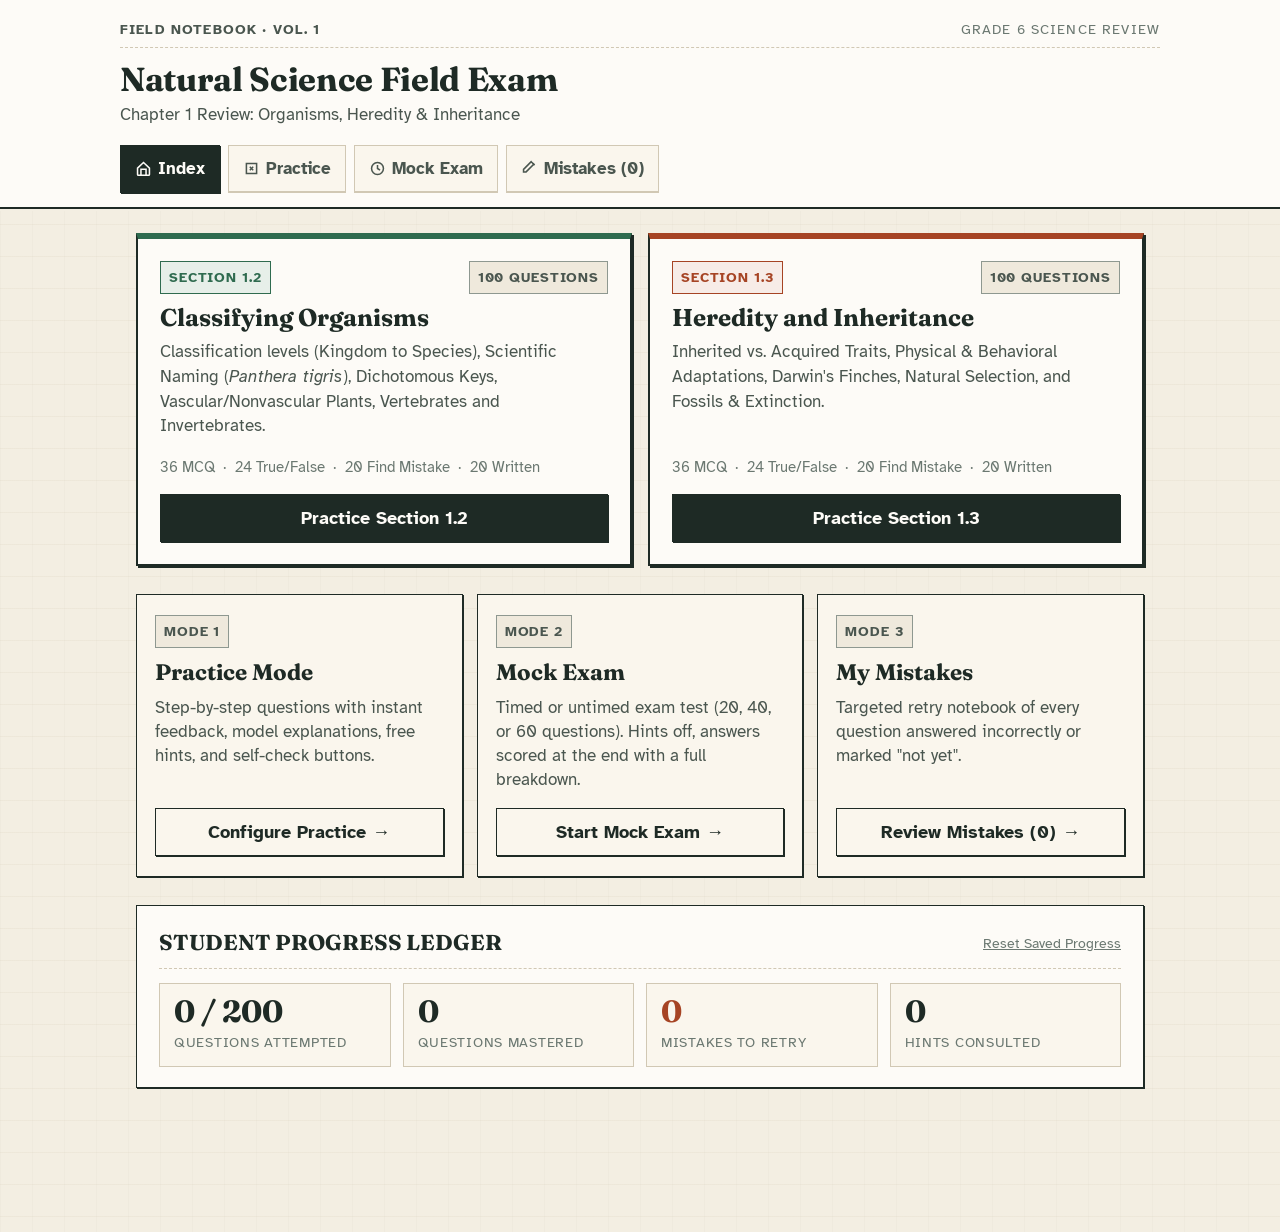
==== index.html @ 17db149b "Initial commit: Grade 6 Science Field Notebook quiz website" ====
<!DOCTYPE html>
<html lang="en">
<head>
  <meta charset="UTF-8">
  <meta name="viewport" content="width=device-width, initial-scale=1.0">
  <title>Science Field Notebook · Grade 6 Exam Review</title>
  
  <!-- Typography: Fraunces (Headings, Numerals) & Atkinson Hyperlegible (Body) -->
  <link rel="preconnect" href="https://fonts.googleapis.com">
  <link rel="preconnect" href="https://fonts.gstatic.com" crossorigin>
  <link href="https://fonts.googleapis.com/css2?family=Atkinson+Hyperlegible:ital,wght@0,400;0,700;1,400;1,700&family=Fraunces:ital,opsz,wght@0,9..144,400..700;1,9..144,400..700&display=swap" rel="stylesheet">
  
  <link rel="stylesheet" href="styles.css">
</head>
<body class="field-notebook-theme">

  <!-- Screen Reader Announcements -->
  <div id="sr-announcer" class="sr-only" aria-live="polite"></div>

  <!-- Header / Ledger Masthead -->
  <header class="masthead">
    <div class="masthead-inner">
      <div class="masthead-meta">
        <span class="catalog-badge">FIELD NOTEBOOK · VOL. 1</span>
        <span class="meta-date">GRADE 6 SCIENCE REVIEW</span>
      </div>
      <div class="masthead-main">
        <h1 class="notebook-title" id="site-logo" role="button" tabindex="0" title="Return to Notebook Index">
          Natural Science Field Exam
        </h1>
        <p class="notebook-subtitle">Chapter 1 Review: Organisms, Heredity &amp; Inheritance</p>
      </div>
      
      <!-- Top Navigation Tabs -->
      <nav class="top-nav" aria-label="Main Navigation">
        <button type="button" class="nav-tab active" data-view="home" id="tab-home">
          <svg class="tab-icon" viewBox="0 0 20 20" fill="none" stroke="currentColor" stroke-width="1.8" aria-hidden="true">
            <path d="M3 9.5L10 3l7 6.5V17a1 1 0 01-1 1H4a1 1 0 01-1-1V9.5z"/>
            <path d="M7 18v-7h6v7"/>
          </svg>
          <span>Index</span>
        </button>
        <button type="button" class="nav-tab" data-view="practice-setup" id="tab-practice">
          <svg class="tab-icon" viewBox="0 0 20 20" fill="none" stroke="currentColor" stroke-width="1.8" aria-hidden="true">
            <path d="M4 4h12v12H4z"/>
            <path d="M8 8l4 4m0-4l-4 4"/>
          </svg>
          <span>Practice</span>
        </button>
        <button type="button" class="nav-tab" data-view="mock-setup" id="tab-mock">
          <svg class="tab-icon" viewBox="0 0 20 20" fill="none" stroke="currentColor" stroke-width="1.8" aria-hidden="true">
            <circle cx="10" cy="10" r="7"/>
            <path d="M10 6v4l3 2"/>
          </svg>
          <span>Mock Exam</span>
        </button>
        <button type="button" class="nav-tab" data-view="mistakes" id="tab-mistakes">
          <svg class="tab-icon" viewBox="0 0 20 20" fill="none" stroke="currentColor" stroke-width="1.8" aria-hidden="true">
            <path d="M12 2l3 3-9 9H3v-3l9-9z"/>
            <path d="M14 4l2 2"/>
          </svg>
          <span>Mistakes (<span id="top-mistake-count">0</span>)</span>
        </button>
      </nav>
    </div>
  </header>

  <!-- Main Viewport Container -->
  <main id="app-root" class="notebook-viewport">
    <!-- Dynamic views will be rendered here by app.js -->
  </main>

  <!-- Global Image Lightbox Modal -->
  <div id="image-modal" class="modal-backdrop" hidden aria-modal="true" role="dialog" aria-labelledby="modal-fig-caption">
    <div class="modal-plate">
      <div class="modal-plate-header">
        <span class="modal-fig-label">EXAMINATION SPECIMEN FIGURE</span>
        <button type="button" id="modal-close-btn" class="modal-close-btn" aria-label="Close enlarged figure">
          <svg viewBox="0 0 24 24" width="22" height="22" fill="none" stroke="currentColor" stroke-width="2.2" aria-hidden="true">
            <path d="M18 6L6 18M6 6l12 12"/>
          </svg>
          <span>Close</span>
        </button>
      </div>
      <div class="modal-plate-body">
        <img id="modal-img" src="" alt="Enlarged science diagram" class="modal-enlarged-image">
      </div>
      <div class="modal-plate-footer">
        <p id="modal-fig-caption" class="modal-caption-text"></p>
      </div>
    </div>
  </div>

  <!-- Load pre-parsed questions data directly for offline & file:// support -->
  <script src="questions-data.js"></script>
  <script src="app.js"></script>
</body>
</html>
---- styles.css ----
/* ==========================================================================
   SCIENCE FIELD NOTEBOOK · CSS STYLESHEET
   A handcrafted archival field-notebook design for Grade 6 Science.
   Strictly zero generic AI tropes (no purple gradients, no glass, no emoji icons).
   ========================================================================== */

/* --- CSS Variables & Palettes --- */
:root {
  /* Warm Paper & Field Book Surfaces */
  --paper-bg: #F3EEE2;
  --paper-card: #FAF6ED;
  --paper-card-alt: #EFE9DC;
  --paper-sheet: #FDFBF7;
  --paper-tape: rgba(225, 215, 195, 0.75);
  
  /* Deep Archival Inks */
  --ink-primary: #1E2A25;
  --ink-secondary: #4A564F;
  --ink-muted: #6B7871;
  --ink-border: #D1C8B4;
  --ink-border-dark: #8E9890;
  --ink-rule: #DDD4C0;
  
  /* Section Accents (Used Sparingly) */
  --sec-12-accent: #2F6B4F;       /* Botanical Moss Green */
  --sec-12-bg: #E7EFE9;
  --sec-12-border: #2F6B4F;
  
  --sec-13-accent: #A64424;       /* Terracotta / Rust */
  --sec-13-bg: #F7ECE7;
  --sec-13-border: #A64424;
  
  /* Assessment Feedback (Color + Icon/Label required) */
  --feedback-correct-ink: #14492E;
  --feedback-correct-bg: #E1EFE6;
  --feedback-correct-border: #236E46;
  
  --feedback-wrong-ink: #852C14;
  --feedback-wrong-bg: #FBECE8;
  --feedback-wrong-border: #A64424;
  
  --feedback-partly-ink: #6E490D;
  --feedback-partly-bg: #FCF4E2;
  --feedback-partly-border: #A07422;

  /* Typography Stacks */
  --font-serif: 'Fraunces', 'Newsreader', 'Palatino Linotype', 'Book Antiqua', Georgia, serif;
  --font-body: 'Atkinson Hyperlegible', 'Lexend', -apple-system, BlinkMacSystemFont, 'Segoe UI', Arial, sans-serif;
  --font-mono: 'SFMono-Regular', Consolas, 'Courier New', monospace;

  /* Sizing & Rhythm */
  --font-size-base: 18px;       /* Grade 6 requirement: at least 18px */
  --line-height-base: 1.6;
  --touch-target-min: 48px;     /* Minimum mobile touch size */
  --container-max-width: 1040px;
  
  /* Tactile Pressed Effect (Archival Stamp Feel) */
  --stamp-shadow: 2px 2px 0px var(--ink-primary);
  --stamp-shadow-sm: 1px 1px 0px var(--ink-primary);
  --stamp-shadow-hover: 3px 3px 0px var(--ink-primary);
}

/* --- Base & Reset --- */
*, *::before, *::after {
  box-sizing: border-box;
  margin: 0;
  padding: 0;
}

html {
  font-size: var(--font-size-base);
  background-color: var(--paper-bg);
  color: var(--ink-primary);
  font-family: var(--font-body);
  line-height: var(--line-height-base);
  scroll-behavior: smooth;
  -webkit-text-size-adjust: 100%;
}

body.field-notebook-theme {
  min-height: 100vh;
  display: flex;
  flex-direction: column;
  background-color: var(--paper-bg);
  /* Subtle archival paper rule texture */
  background-image: 
    linear-gradient(rgba(215, 206, 188, 0.22) 1px, transparent 1px),
    linear-gradient(90deg, rgba(215, 206, 188, 0.12) 1px, transparent 1px);
  background-size: 100% 32px, 32px 100%;
  background-attachment: local;
  padding-bottom: 120px; /* Space for mobile sticky action bar */
}

/* Screen reader utility */
.sr-only {
  position: absolute;
  width: 1px;
  height: 1px;
  padding: 0;
  margin: -1px;
  overflow: hidden;
  clip: rect(0, 0, 0, 0);
  white-space: nowrap;
  border: 0;
}

/* Scientific Names must always be italicized */
em, i, .scientific-name, table em, p em {
  font-style: italic;
  letter-spacing: 0.01em;
}

strong, b {
  font-weight: 700;
  color: var(--ink-primary);
}

code {
  font-family: var(--font-mono);
  font-size: 0.9em;
  background: var(--paper-card-alt);
  padding: 2px 5px;
  border: 1px solid var(--ink-border);
}

/* --- Masthead / Archival Header --- */
.masthead {
  border-bottom: 2px solid var(--ink-primary);
  background: var(--paper-sheet);
  padding: 18px 20px 14px;
  position: sticky;
  top: 0;
  z-index: 50;
  box-shadow: 0 2px 0 var(--paper-bg);
}

.masthead-inner {
  max-width: var(--container-max-width);
  margin: 0 auto;
  display: flex;
  flex-direction: column;
  gap: 12px;
}

.masthead-meta {
  display: flex;
  align-items: center;
  justify-content: space-between;
  font-size: 0.8rem;
  letter-spacing: 0.08em;
  text-transform: uppercase;
  color: var(--ink-muted);
  border-bottom: 1px dashed var(--ink-border);
  padding-bottom: 6px;
}

.catalog-badge {
  font-weight: 700;
  color: var(--ink-secondary);
}

.masthead-main {
  cursor: pointer;
}

.notebook-title {
  font-family: var(--font-serif);
  font-size: 1.85rem;
  font-weight: 700;
  line-height: 1.15;
  color: var(--ink-primary);
  letter-spacing: -0.01em;
}

.notebook-subtitle {
  font-size: 0.95rem;
  color: var(--ink-secondary);
  margin-top: 3px;
}

/* Top Navigation Tabs (Ledger style tabs) */
.top-nav {
  display: flex;
  flex-wrap: wrap;
  gap: 8px;
  margin-top: 4px;
}

@media (max-width: 600px) {
  .masthead {
    padding: 10px 14px 8px;
  }
  .notebook-title {
    font-size: 1.4rem;
  }
  .notebook-subtitle {
    display: none;
  }
  .top-nav {
    gap: 4px;
  }
  .nav-tab {
    padding: 6px 8px;
    font-size: 0.82rem;
    min-height: 40px;
    gap: 4px;
  }
  .tab-icon {
    width: 14px;
    height: 14px;
  }
}

.nav-tab {
  display: inline-flex;
  align-items: center;
  gap: 6px;
  min-height: var(--touch-target-min);
  padding: 8px 14px;
  font-family: var(--font-body);
  font-size: 0.95rem;
  font-weight: 700;
  color: var(--ink-secondary);
  background: var(--paper-card);
  border: 1.5px solid var(--ink-border);
  border-bottom: 2px solid var(--ink-border);
  cursor: pointer;
  transition: all 0.15s ease;
  user-select: none;
}

.nav-tab:hover {
  background: var(--paper-sheet);
  border-color: var(--ink-primary);
  color: var(--ink-primary);
}

.nav-tab.active {
  background: var(--ink-primary);
  color: var(--paper-sheet);
  border-color: var(--ink-primary);
  box-shadow: var(--stamp-shadow-sm);
}

.tab-icon {
  width: 17px;
  height: 17px;
  flex-shrink: 0;
}

/* --- Main Layout Viewport --- */
.notebook-viewport {
  max-width: var(--container-max-width);
  width: 100%;
  margin: 24px auto;
  padding: 0 16px;
  flex: 1;
}

/* Two-column layout for desktop question flow */
.two-column-workspace {
  display: grid;
  grid-template-columns: 1fr;
  gap: 24px;
  align-items: start;
}

@media (min-width: 900px) {
  .two-column-workspace {
    grid-template-columns: 1fr 310px;
    gap: 32px;
  }
}

/* --- Common Archival Card & Plate --- */
.field-plate {
  background: var(--paper-sheet);
  border: 1.5px solid var(--ink-primary);
  padding: 24px 22px;
  position: relative;
  box-shadow: var(--stamp-shadow);
}

.field-plate-alt {
  background: var(--paper-card);
  border: 1px solid var(--ink-border-dark);
  padding: 20px;
}

/* Specimen Label Tag */
.specimen-tag {
  display: inline-flex;
  align-items: center;
  gap: 6px;
  font-family: var(--font-body);
  font-size: 0.8rem;
  font-weight: 700;
  letter-spacing: 0.06em;
  text-transform: uppercase;
  padding: 4px 8px;
  border: 1px solid var(--ink-border-dark);
  background: var(--paper-card-alt);
  color: var(--ink-secondary);
}

.specimen-tag.sec-12 {
  border-color: var(--sec-12-accent);
  color: var(--sec-12-accent);
  background: var(--sec-12-bg);
}

.specimen-tag.sec-13 {
  border-color: var(--sec-13-accent);
  color: var(--sec-13-accent);
  background: var(--sec-13-bg);
}

.specimen-tag.level-hard {
  background: #F4E8D9;
  color: #8C4300;
  border-color: #B56722;
}

/* Big Question Numeral in Margin / Header */
.numeral-row {
  display: flex;
  align-items: baseline;
  justify-content: space-between;
  margin-bottom: 12px;
  border-bottom: 1px dashed var(--ink-border);
  padding-bottom: 10px;
}

.question-big-num {
  font-family: var(--font-serif);
  font-size: 2.3rem;
  font-weight: 700;
  line-height: 1;
  color: var(--ink-primary);
}

.question-tags-group {
  display: flex;
  flex-wrap: wrap;
  gap: 6px;
}

/* --- Question Content Blocks --- */
.question-prompt-text {
  font-size: 1.15rem;
  font-weight: 700;
  color: var(--ink-primary);
  line-height: 1.5;
  margin-bottom: 18px;
}

.prompt-lead-in {
  display: block;
  font-size: 0.85rem;
  font-weight: 700;
  text-transform: uppercase;
  letter-spacing: 0.05em;
  color: var(--ink-muted);
  margin-bottom: 4px;
}

/* Student's Wrong Answer Plate (Find the Mistake) */
.student-attempt-box {
  background: #FCF7F2;
  border: 1.5px dashed var(--sec-13-accent);
  padding: 16px;
  margin-bottom: 20px;
  position: relative;
}

.student-attempt-header {
  font-size: 0.8rem;
  font-weight: 700;
  text-transform: uppercase;
  letter-spacing: 0.06em;
  color: var(--sec-13-accent);
  margin-bottom: 6px;
  display: flex;
  align-items: center;
  gap: 6px;
}

.student-attempt-text {
  font-family: var(--font-serif);
  font-size: 1.1rem;
  font-style: italic;
  color: var(--ink-primary);
  line-height: 1.45;
}

/* Diagrams & Figures in Archival Frame */
.archival-figure-frame {
  margin: 18px 0;
  border: 1px solid var(--ink-border-dark);
  background: #FFFFFF;
  padding: 10px;
  display: inline-block;
  width: 100%;
}

.archival-figure-interactive {
  display: block;
  position: relative;
  cursor: zoom-in;
  overflow: hidden;
  text-align: center;
  background: #FAF9F6;
  border: 1px solid var(--ink-border);
}

.archival-figure-img {
  max-width: 100%;
  height: auto;
  max-height: 380px;
  display: inline-block;
  vertical-align: middle;
  transition: transform 0.15s ease;
}

.archival-figure-interactive:hover .archival-figure-img {
  transform: scale(1.015);
}

.figure-inspect-hint {
  position: absolute;
  bottom: 8px;
  right: 8px;
  background: rgba(30, 42, 37, 0.85);
  color: #FFFFFF;
  font-size: 0.75rem;
  font-weight: 700;
  padding: 3px 8px;
  letter-spacing: 0.04em;
  text-transform: uppercase;
  pointer-events: none;
}

.figure-plate-caption {
  margin-top: 8px;
  font-family: var(--font-serif);
  font-size: 0.9rem;
  color: var(--ink-secondary);
  text-align: center;
  font-style: italic;
}

/* Specimen Table Styling */
.table-wrap {
  width: 100%;
  overflow-x: auto;
  margin: 18px 0;
  border: 1.5px solid var(--ink-primary);
  background: #FFFFFF;
}

.specimen-table {
  width: 100%;
  border-collapse: collapse;
  text-align: left;
  font-size: 0.95rem;
}

.specimen-table th {
  background: var(--paper-card-alt);
  color: var(--ink-primary);
  font-family: var(--font-serif);
  font-weight: 700;
  padding: 10px 12px;
  border-bottom: 2px solid var(--ink-primary);
  border-right: 1px solid var(--ink-border);
}

.specimen-table td {
  padding: 9px 12px;
  border-bottom: 1px solid var(--ink-border);
  border-right: 1px solid var(--ink-border);
  color: var(--ink-primary);
}

.specimen-table tr:last-child td {
  border-bottom: none;
}

.specimen-table th:last-child,
.specimen-table td:last-child {
  border-right: none;
}

/* --- Answering Controls --- */

/* Multiple Choice Option Buttons */
.mcq-options-list {
  display: flex;
  flex-direction: column;
  gap: 10px;
  margin: 20px 0;
}

.mcq-option-btn {
  display: flex;
  align-items: flex-start;
  gap: 14px;
  min-height: var(--touch-target-min);
  padding: 12px 16px;
  background: var(--paper-card);
  border: 1.5px solid var(--ink-primary);
  color: var(--ink-primary);
  font-family: var(--font-body);
  font-size: 1.05rem;
  line-height: 1.4;
  text-align: left;
  cursor: pointer;
  box-shadow: var(--stamp-shadow-sm);
  transition: all 0.15s ease;
  width: 100%;
}

.mcq-option-btn:hover:not(:disabled) {
  background: var(--paper-sheet);
  box-shadow: var(--stamp-shadow);
  transform: translateY(-1px);
}

.mcq-option-btn:active:not(:disabled) {
  transform: translateY(1px);
  box-shadow: none;
}

.mcq-key-pill {
  flex-shrink: 0;
  width: 32px;
  height: 32px;
  display: flex;
  align-items: center;
  justify-content: center;
  font-family: var(--font-serif);
  font-size: 1.1rem;
  font-weight: 700;
  background: var(--paper-sheet);
  border: 1.5px solid var(--ink-primary);
  color: var(--ink-primary);
}

.mcq-text-content {
  flex: 1;
  padding-top: 3px;
}

.mcq-feedback-status {
  flex-shrink: 0;
  font-size: 0.85rem;
  font-weight: 700;
  letter-spacing: 0.05em;
  padding: 3px 8px;
  border-radius: 0;
  text-transform: uppercase;
}

/* MCQ Selected / Correct / Wrong states */
.mcq-option-btn.state-correct {
  background: var(--feedback-correct-bg);
  border-color: var(--feedback-correct-border);
  color: var(--feedback-correct-ink);
}
.mcq-option-btn.state-correct .mcq-key-pill {
  background: var(--feedback-correct-ink);
  color: #FFFFFF;
  border-color: var(--feedback-correct-ink);
}

.mcq-option-btn.state-wrong {
  background: var(--feedback-wrong-bg);
  border-color: var(--feedback-wrong-border);
  color: var(--feedback-wrong-ink);
}
.mcq-option-btn.state-wrong .mcq-key-pill {
  background: var(--feedback-wrong-ink);
  color: #FFFFFF;
  border-color: var(--feedback-wrong-ink);
}

.mcq-option-btn.state-dimmed {
  opacity: 0.6;
}

/* True/False Buttons */
.tf-buttons-row {
  display: grid;
  grid-template-columns: 1fr 1fr;
  gap: 14px;
  margin: 20px 0;
}

.tf-choice-btn {
  display: flex;
  flex-direction: column;
  align-items: center;
  justify-content: center;
  min-height: 58px;
  padding: 14px;
  font-family: var(--font-serif);
  font-size: 1.25rem;
  font-weight: 700;
  background: var(--paper-card);
  border: 2px solid var(--ink-primary);
  color: var(--ink-primary);
  cursor: pointer;
  box-shadow: var(--stamp-shadow);
  transition: all 0.15s ease;
}

.tf-choice-btn:hover:not(:disabled) {
  background: var(--paper-sheet);
  box-shadow: var(--stamp-shadow-hover);
}

.tf-choice-btn.state-correct {
  background: var(--feedback-correct-bg);
  border-color: var(--feedback-correct-border);
  color: var(--feedback-correct-ink);
}

.tf-choice-btn.state-wrong {
  background: var(--feedback-wrong-bg);
  border-color: var(--feedback-wrong-border);
  color: var(--feedback-wrong-ink);
}

/* Student Input for Find the Mistake & Written */
.student-input-container {
  margin: 18px 0;
}

.student-textarea {
  width: 100%;
  min-height: 110px;
  padding: 14px;
  font-family: var(--font-body);
  font-size: 1.05rem;
  color: var(--ink-primary);
  background: #FFFFFF;
  border: 1.5px solid var(--ink-primary);
  box-shadow: inset 1px 1px 2px rgba(0,0,0,0.06);
  resize: vertical;
  line-height: 1.5;
}

.student-textarea:focus {
  outline: 2px solid var(--ink-primary);
  outline-offset: 1px;
}

/* Revealed Solution Box */
.solution-reveal-plate {
  margin-top: 22px;
  padding: 18px;
  background: #FAF7EE;
  border: 1.5px solid var(--ink-primary);
  border-left: 6px solid var(--sec-12-accent);
  position: relative;
  animation: fadeInCalm 0.25s ease-out;
}

.solution-reveal-plate.for-false {
  border-left-color: var(--sec-13-accent);
}

@keyframes fadeInCalm {
  from { opacity: 0; transform: translateY(4px); }
  to { opacity: 1; transform: translateY(0); }
}

@media (prefers-reduced-motion: reduce) {
  .solution-reveal-plate, .mcq-option-btn, .nav-tab {
    animation: none !important;
    transition: none !important;
  }
}

.solution-section-title {
  font-family: var(--font-serif);
  font-size: 1.1rem;
  font-weight: 700;
  color: var(--ink-primary);
  margin-bottom: 8px;
  display: flex;
  align-items: center;
  gap: 8px;
}

.solution-correction-highlight {
  background: var(--feedback-wrong-bg);
  border: 1px solid var(--feedback-wrong-border);
  padding: 10px 14px;
  margin: 10px 0 14px;
  color: var(--feedback-wrong-ink);
  font-weight: 700;
  font-size: 1.02rem;
}

.solution-explanation-text {
  font-size: 1.02rem;
  line-height: 1.55;
  color: var(--ink-primary);
  margin-top: 8px;
}

/* Self-Check Buttons: I got it / Partly / Not yet */
.self-check-container {
  margin-top: 18px;
  padding-top: 14px;
  border-top: 1px dashed var(--ink-border);
}

.self-check-prompt {
  font-size: 0.9rem;
  font-weight: 700;
  text-transform: uppercase;
  letter-spacing: 0.05em;
  color: var(--ink-muted);
  margin-bottom: 8px;
}

.self-check-buttons-row {
  display: grid;
  grid-template-columns: repeat(3, 1fr);
  gap: 8px;
}

.self-btn {
  min-height: var(--touch-target-min);
  padding: 8px 10px;
  font-family: var(--font-body);
  font-size: 0.95rem;
  font-weight: 700;
  cursor: pointer;
  border: 1.5px solid var(--ink-primary);
  background: var(--paper-sheet);
  box-shadow: var(--stamp-shadow-sm);
  transition: all 0.15s ease;
  display: flex;
  flex-direction: column;
  align-items: center;
  justify-content: center;
  text-align: center;
}

.self-btn:hover {
  transform: translateY(-1px);
  box-shadow: var(--stamp-shadow);
}

.self-btn.got-it {
  color: var(--feedback-correct-ink);
  border-color: var(--feedback-correct-border);
}
.self-btn.got-it.selected {
  background: var(--feedback-correct-ink);
  color: #FFFFFF;
}

.self-btn.partly {
  color: var(--feedback-partly-ink);
  border-color: var(--feedback-partly-border);
}
.self-btn.partly.selected {
  background: var(--feedback-partly-ink);
  color: #FFFFFF;
}

.self-btn.not-yet {
  color: var(--feedback-wrong-ink);
  border-color: var(--feedback-wrong-border);
}
.self-btn.not-yet.selected {
  background: var(--feedback-wrong-ink);
  color: #FFFFFF;
}

/* --- Taped-On Field Note (Hint) --- */
.taped-note-container {
  margin: 18px 0;
}

.hint-trigger-btn {
  display: inline-flex;
  align-items: center;
  gap: 8px;
  min-height: 42px;
  padding: 6px 14px;
  font-family: var(--font-body);
  font-size: 0.95rem;
  font-weight: 700;
  color: var(--ink-secondary);
  background: var(--paper-card);
  border: 1.5px dashed var(--ink-border-dark);
  cursor: pointer;
  transition: all 0.15s ease;
}

.hint-trigger-btn:hover {
  background: var(--paper-sheet);
  border-color: var(--ink-primary);
  color: var(--ink-primary);
}

.taped-field-note {
  position: relative;
  background: #FCFBF5;
  border: 1.5px solid #C8BEA7;
  padding: 20px 18px 16px;
  margin-top: 14px;
  transform: rotate(-0.3deg);
  box-shadow: 1px 2px 4px rgba(60, 50, 40, 0.08);
}

/* Faux tape on top of the note */
.taped-field-note::before {
  content: "";
  position: absolute;
  top: -9px;
  left: 50%;
  transform: translateX(-50%);
  width: 85px;
  height: 18px;
  background: var(--paper-tape);
  border-left: 1px dashed rgba(160, 150, 130, 0.5);
  border-right: 1px dashed rgba(160, 150, 130, 0.5);
  box-shadow: 0 1px 2px rgba(0,0,0,0.06);
}

.taped-note-header {
  font-size: 0.75rem;
  font-weight: 700;
  letter-spacing: 0.08em;
  text-transform: uppercase;
  color: var(--ink-muted);
  margin-bottom: 6px;
  display: flex;
  align-items: center;
  gap: 6px;
}

.taped-note-content {
  font-family: var(--font-serif);
  font-size: 1.05rem;
  color: var(--ink-primary);
  line-height: 1.45;
}

/* --- Sticky Bottom Action Bar (Mobile First) --- */
.bottom-action-bar {
  position: fixed;
  bottom: 0;
  left: 0;
  right: 0;
  background: var(--paper-sheet);
  border-top: 2px solid var(--ink-primary);
  padding: 12px 16px;
  z-index: 40;
  box-shadow: 0 -2px 10px rgba(30, 42, 37, 0.08);
}

@media (max-width: 600px) {
  .bottom-action-bar {
    padding: 8px 10px;
  }
}

.action-bar-inner {
  max-width: var(--container-max-width);
  margin: 0 auto;
  display: flex;
  align-items: center;
  justify-content: space-between;
  gap: 12px;
}

.action-bar-left, .action-bar-right {
  display: flex;
  align-items: center;
  gap: 8px;
}

/* Primary and Secondary Action Buttons */
.btn-action {
  display: inline-flex;
  align-items: center;
  justify-content: center;
  gap: 8px;
  min-height: var(--touch-target-min);
  padding: 10px 18px;
  font-family: var(--font-body);
  font-size: 1rem;
  font-weight: 700;
  cursor: pointer;
  user-select: none;
  transition: all 0.15s ease;
  text-decoration: none;
  border: 1.5px solid var(--ink-primary);
}

.btn-primary {
  background: var(--ink-primary);
  color: var(--paper-sheet);
  box-shadow: var(--stamp-shadow-sm);
}

.btn-primary:hover:not(:disabled) {
  background: #2D3E37;
  box-shadow: var(--stamp-shadow);
  transform: translateY(-1px);
}

.btn-secondary {
  background: var(--paper-card);
  color: var(--ink-primary);
  box-shadow: var(--stamp-shadow-sm);
}

.btn-secondary:hover:not(:disabled) {
  background: var(--paper-sheet);
  box-shadow: var(--stamp-shadow);
  transform: translateY(-1px);
}

.btn-action:disabled {
  opacity: 0.45;
  cursor: not-allowed;
  box-shadow: none;
}

/* Progress Rail / Counter */
.progress-rail-container {
  display: flex;
  flex-direction: column;
  gap: 4px;
}

.progress-text {
  font-family: var(--font-serif);
  font-size: 0.95rem;
  font-weight: 700;
  color: var(--ink-secondary);
}

.progress-rail {
  width: 100%;
  height: 6px;
  background: var(--ink-rule);
  border: 1px solid var(--ink-border);
}

.progress-fill {
  height: 100%;
  background: var(--sec-12-accent);
  transition: width 0.2s ease;
}

/* --- Desktop Side Rail (Field Journal Navigator) --- */
.journal-side-rail {
  background: var(--paper-card);
  border: 1.5px solid var(--ink-primary);
  padding: 18px;
  box-shadow: var(--stamp-shadow-sm);
}

.side-rail-title {
  font-family: var(--font-serif);
  font-size: 1.1rem;
  font-weight: 700;
  border-bottom: 1px dashed var(--ink-border);
  padding-bottom: 8px;
  margin-bottom: 12px;
  display: flex;
  align-items: center;
  justify-content: space-between;
}

.question-nav-grid {
  display: grid;
  grid-template-columns: repeat(5, 1fr);
  gap: 6px;
  max-height: 400px;
  overflow-y: auto;
  padding: 4px;
}

.nav-dot-btn {
  width: 100%;
  height: 38px;
  display: flex;
  align-items: center;
  justify-content: center;
  font-family: var(--font-serif);
  font-size: 0.9rem;
  font-weight: 700;
  background: var(--paper-sheet);
  border: 1px solid var(--ink-border-dark);
  color: var(--ink-secondary);
  cursor: pointer;
  transition: all 0.1s ease;
}

.nav-dot-btn:hover {
  border-color: var(--ink-primary);
  color: var(--ink-primary);
}

.nav-dot-btn.current {
  background: var(--ink-primary);
  color: var(--paper-sheet);
  border-color: var(--ink-primary);
  font-weight: 700;
}

.nav-dot-btn.answered-correct {
  background: var(--sec-12-bg);
  border-color: var(--sec-12-accent);
  color: var(--sec-12-accent);
}

.nav-dot-btn.answered-wrong {
  background: var(--sec-13-bg);
  border-color: var(--sec-13-accent);
  color: var(--sec-13-accent);
}

/* --- Home / Index Screen --- */
.home-workspace {
  display: flex;
  flex-direction: column;
  gap: 28px;
}

.section-choice-row {
  display: grid;
  grid-template-columns: 1fr;
  gap: 16px;
}

@media (min-width: 680px) {
  .section-choice-row {
    grid-template-columns: 1fr 1fr;
  }
}

.section-choice-card {
  background: var(--paper-sheet);
  border: 2px solid var(--ink-primary);
  padding: 22px;
  position: relative;
  box-shadow: var(--stamp-shadow);
  cursor: pointer;
  transition: all 0.15s ease;
  display: flex;
  flex-direction: column;
  justify-content: space-between;
}

.section-choice-card:hover {
  transform: translateY(-2px);
  box-shadow: var(--stamp-shadow-hover);
}

.section-card-12 {
  border-top: 6px solid var(--sec-12-accent);
}

.section-card-13 {
  border-top: 6px solid var(--sec-13-accent);
}

.section-card-header {
  display: flex;
  align-items: center;
  justify-content: space-between;
  margin-bottom: 8px;
}

.section-code {
  font-family: var(--font-serif);
  font-size: 1.4rem;
  font-weight: 700;
}

.section-card-title {
  font-family: var(--font-serif);
  font-size: 1.35rem;
  font-weight: 700;
  color: var(--ink-primary);
  margin-bottom: 8px;
  line-height: 1.25;
}

.section-card-desc {
  font-size: 0.95rem;
  color: var(--ink-secondary);
  line-height: 1.45;
  margin-bottom: 16px;
}

.section-stats-list {
  display: flex;
  flex-wrap: wrap;
  gap: 8px;
  font-size: 0.85rem;
  color: var(--ink-muted);
}

.mode-selection-deck {
  display: grid;
  grid-template-columns: 1fr;
  gap: 14px;
}

@media (min-width: 768px) {
  .mode-selection-deck {
    grid-template-columns: repeat(3, 1fr);
  }
}

.mode-action-card {
  background: var(--paper-card);
  border: 1.5px solid var(--ink-primary);
  padding: 20px 18px;
  box-shadow: var(--stamp-shadow-sm);
  display: flex;
  flex-direction: column;
  justify-content: space-between;
  cursor: pointer;
  transition: all 0.15s ease;
}

.mode-action-card:hover {
  background: var(--paper-sheet);
  transform: translateY(-2px);
  box-shadow: var(--stamp-shadow);
}

.mode-card-title {
  font-family: var(--font-serif);
  font-size: 1.25rem;
  font-weight: 700;
  margin: 6px 0 6px;
  color: var(--ink-primary);
}

.mode-card-desc {
  font-size: 0.92rem;
  color: var(--ink-secondary);
  line-height: 1.45;
  margin-bottom: 16px;
}

/* Overall Progress Summary Ledger */
.progress-ledger {
  background: var(--paper-sheet);
  border: 1.5px solid var(--ink-primary);
  padding: 20px 22px;
  box-shadow: var(--stamp-shadow-sm);
}

.ledger-header {
  font-family: var(--font-serif);
  font-size: 1.2rem;
  font-weight: 700;
  border-bottom: 1px dashed var(--ink-border);
  padding-bottom: 8px;
  margin-bottom: 14px;
  display: flex;
  align-items: center;
  justify-content: space-between;
}

.ledger-grid {
  display: grid;
  grid-template-columns: repeat(2, 1fr);
  gap: 12px;
}

@media (min-width: 600px) {
  .ledger-grid {
    grid-template-columns: repeat(4, 1fr);
  }
}

.ledger-cell {
  background: var(--paper-card);
  border: 1px solid var(--ink-border);
  padding: 12px 14px;
}

.ledger-cell-num {
  font-family: var(--font-serif);
  font-size: 1.7rem;
  font-weight: 700;
  color: var(--ink-primary);
  line-height: 1;
}

.ledger-cell-label {
  font-size: 0.8rem;
  text-transform: uppercase;
  letter-spacing: 0.05em;
  color: var(--ink-muted);
  margin-top: 4px;
}

/* --- Setup Screens (Practice & Mock Exam) --- */
.setup-form-card {
  max-width: 680px;
  margin: 0 auto;
  background: var(--paper-sheet);
  border: 2px solid var(--ink-primary);
  padding: 28px 24px;
  box-shadow: var(--stamp-shadow);
}

.setup-title {
  font-family: var(--font-serif);
  font-size: 1.75rem;
  font-weight: 700;
  margin-bottom: 6px;
}

.setup-desc {
  font-size: 1rem;
  color: var(--ink-secondary);
  margin-bottom: 24px;
  border-bottom: 1px dashed var(--ink-border);
  padding-bottom: 12px;
}

.form-group {
  margin-bottom: 22px;
}

.form-label {
  display: block;
  font-weight: 700;
  font-size: 0.95rem;
  text-transform: uppercase;
  letter-spacing: 0.05em;
  color: var(--ink-secondary);
  margin-bottom: 8px;
}

.option-pill-group {
  display: flex;
  flex-wrap: wrap;
  gap: 8px;
}

.pill-option {
  flex: 1 1 auto;
  min-height: var(--touch-target-min);
  padding: 8px 14px;
  background: var(--paper-card);
  border: 1.5px solid var(--ink-border-dark);
  font-family: var(--font-body);
  font-size: 0.95rem;
  font-weight: 700;
  color: var(--ink-primary);
  cursor: pointer;
  text-align: center;
  transition: all 0.15s ease;
}

.pill-option:hover {
  background: var(--paper-sheet);
  border-color: var(--ink-primary);
}

.pill-option.active {
  background: var(--ink-primary);
  color: var(--paper-sheet);
  border-color: var(--ink-primary);
  box-shadow: var(--stamp-shadow-sm);
}

/* --- Mock Exam Timer & Bar --- */
.exam-masthead-bar {
  display: flex;
  align-items: center;
  justify-content: space-between;
  background: var(--paper-card-alt);
  border: 1.5px solid var(--ink-primary);
  padding: 10px 16px;
  margin-bottom: 18px;
}

.timer-display {
  display: flex;
  align-items: center;
  gap: 8px;
  font-family: var(--font-mono);
  font-size: 1.25rem;
  font-weight: 700;
  color: var(--ink-primary);
}

.timer-warning {
  color: var(--feedback-wrong-ink);
  animation: pulseTimer 1s infinite alternate;
}

@keyframes pulseTimer {
  from { opacity: 0.7; }
  to { opacity: 1; }
}

/* --- Exam Results Screen --- */
.results-card {
  max-width: 760px;
  margin: 0 auto;
  background: var(--paper-sheet);
  border: 2px solid var(--ink-primary);
  padding: 32px 26px;
  box-shadow: var(--stamp-shadow);
}

.score-hero-box {
  text-align: center;
  padding: 24px;
  background: var(--paper-card);
  border: 1.5px solid var(--ink-primary);
  margin: 20px 0 24px;
}

.score-big-num {
  font-family: var(--font-serif);
  font-size: 3.5rem;
  font-weight: 700;
  line-height: 1;
  color: var(--ink-primary);
}

.score-grade-text {
  font-size: 1.15rem;
  font-weight: 700;
  color: var(--ink-secondary);
  margin-top: 6px;
}

.results-breakdown-table {
  width: 100%;
  border-collapse: collapse;
  margin: 20px 0;
}

.results-breakdown-table th,
.results-breakdown-table td {
  padding: 10px 12px;
  border-bottom: 1px solid var(--ink-border);
  text-align: left;
}

.results-breakdown-table th {
  font-family: var(--font-serif);
  background: var(--paper-card-alt);
}

/* --- Modal / Lightbox --- */
.modal-backdrop[hidden] {
  display: none !important;
}

.modal-backdrop {
  position: fixed;
  top: 0;
  left: 0;
  right: 0;
  bottom: 0;
  background: rgba(25, 34, 30, 0.85);
  display: flex;
  align-items: center;
  justify-content: center;
  z-index: 100;
  padding: 16px;
}

.modal-plate {
  background: var(--paper-sheet);
  border: 2px solid var(--ink-primary);
  max-width: 900px;
  width: 100%;
  max-height: 92vh;
  display: flex;
  flex-direction: column;
  box-shadow: 0 10px 30px rgba(0,0,0,0.3);
}

.modal-plate-header {
  display: flex;
  align-items: center;
  justify-content: space-between;
  padding: 12px 18px;
  border-bottom: 1.5px solid var(--ink-primary);
  background: var(--paper-card);
}

.modal-fig-label {
  font-size: 0.8rem;
  font-weight: 700;
  letter-spacing: 0.08em;
  text-transform: uppercase;
  color: var(--ink-secondary);
}

.modal-close-btn {
  display: inline-flex;
  align-items: center;
  gap: 6px;
  min-height: 38px;
  padding: 6px 12px;
  font-family: var(--font-body);
  font-size: 0.9rem;
  font-weight: 700;
  color: var(--ink-primary);
  background: var(--paper-sheet);
  border: 1.5px solid var(--ink-primary);
  cursor: pointer;
}

.modal-plate-body {
  padding: 16px;
  overflow: auto;
  text-align: center;
  background: #FFFFFF;
}

.modal-enlarged-image {
  max-width: 100%;
  height: auto;
  display: inline-block;
}

.modal-plate-footer {
  padding: 12px 18px;
  border-top: 1px solid var(--ink-border);
  background: var(--paper-card);
}

.modal-caption-text {
  font-family: var(--font-serif);
  font-size: 0.95rem;
  font-style: italic;
  color: var(--ink-secondary);
}
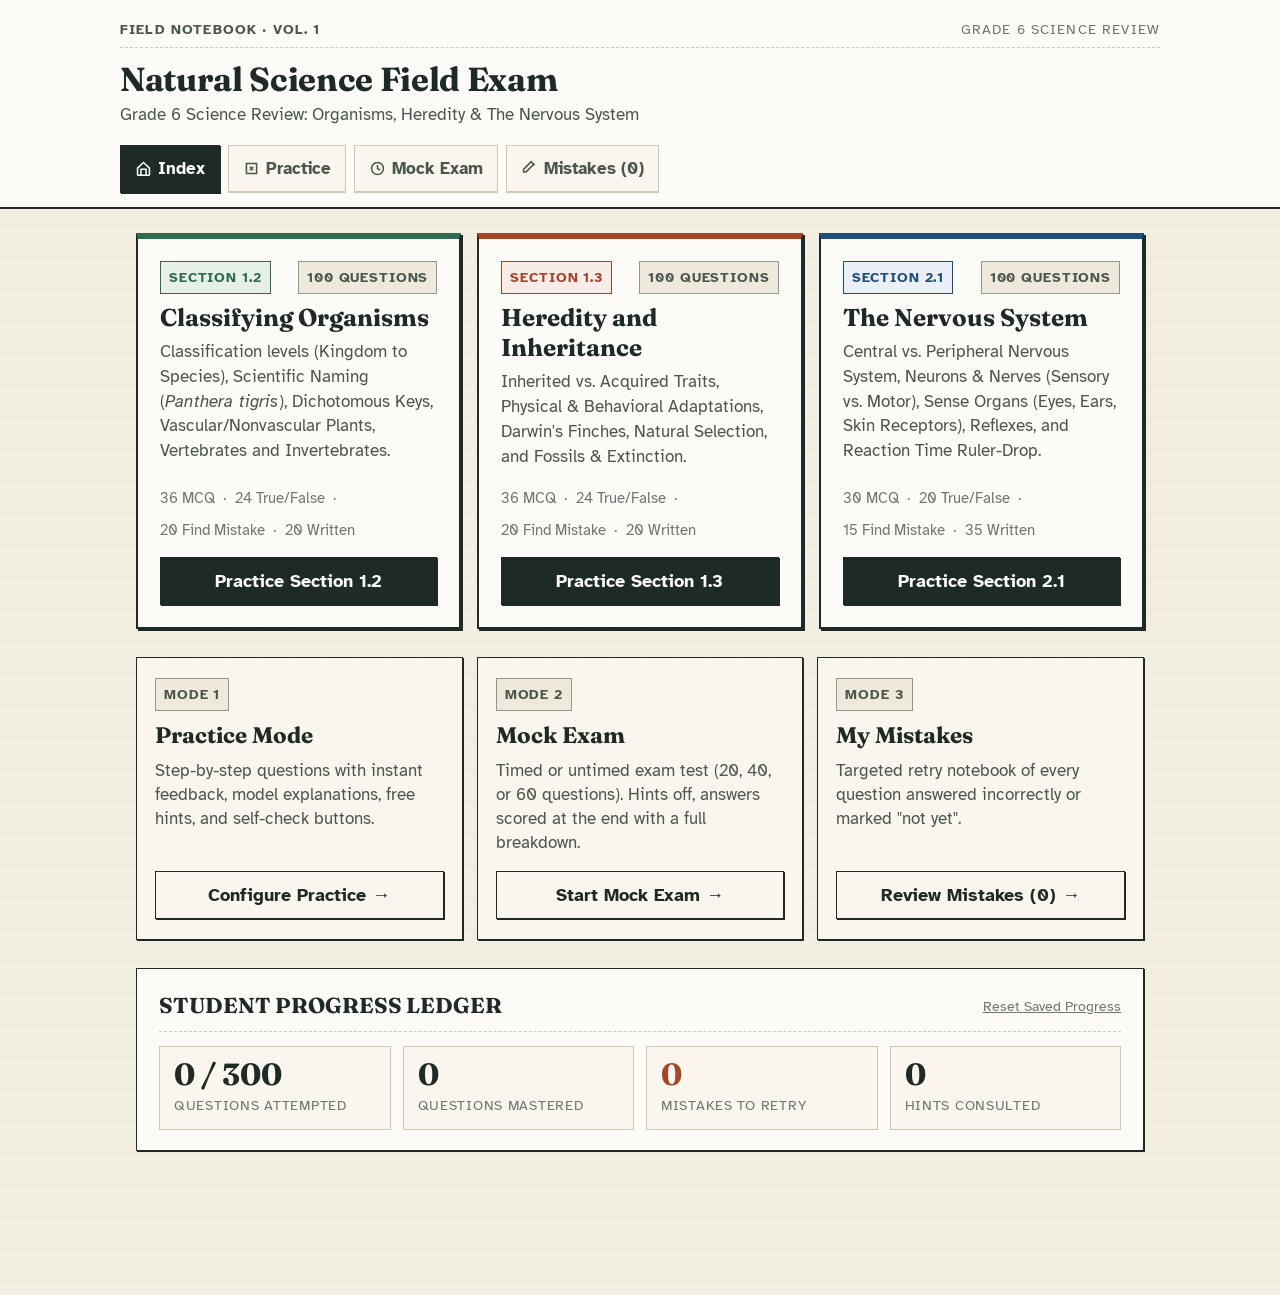
==== commit dbac6ffa: "Add Chapter 2 Section 2.1 (The Nervous System) - 100 new practice questions" ====
--- a/index.html
+++ b/index.html
@@ -28,7 +28,7 @@
         <h1 class="notebook-title" id="site-logo" role="button" tabindex="0" title="Return to Notebook Index">
           Natural Science Field Exam
         </h1>
-        <p class="notebook-subtitle">Chapter 1 Review: Organisms, Heredity &amp; Inheritance</p>
+        <p class="notebook-subtitle">Grade 6 Science Review: Organisms, Heredity &amp; The Nervous System</p>
       </div>
       
       <!-- Top Navigation Tabs -->
--- a/styles.css
+++ b/styles.css
@@ -29,6 +29,10 @@
   --sec-13-accent: #A64424;       /* Terracotta / Rust */
   --sec-13-bg: #F7ECE7;
   --sec-13-border: #A64424;
+
+  --sec-21-accent: #1F4E79;       /* Deep Blueprint Cobalt */
+  --sec-21-bg: #EAF0F6;
+  --sec-21-border: #1F4E79;
   
   /* Assessment Feedback (Color + Icon/Label required) */
   --feedback-correct-ink: #14492E;
@@ -315,6 +319,12 @@
   background: var(--sec-13-bg);
 }
 
+.specimen-tag.sec-21 {
+  border-color: var(--sec-21-accent);
+  color: var(--sec-21-accent);
+  background: var(--sec-21-bg);
+}
+
 .specimen-tag.level-hard {
   background: #F4E8D9;
   color: #8C4300;
@@ -1046,7 +1056,7 @@
 
 @media (min-width: 680px) {
   .section-choice-row {
-    grid-template-columns: 1fr 1fr;
+    grid-template-columns: repeat(auto-fit, minmax(290px, 1fr));
   }
 }
 
@@ -1074,6 +1084,10 @@
 
 .section-card-13 {
   border-top: 6px solid var(--sec-13-accent);
+}
+
+.section-card-21 {
+  border-top: 6px solid var(--sec-21-accent);
 }
 
 .section-card-header {
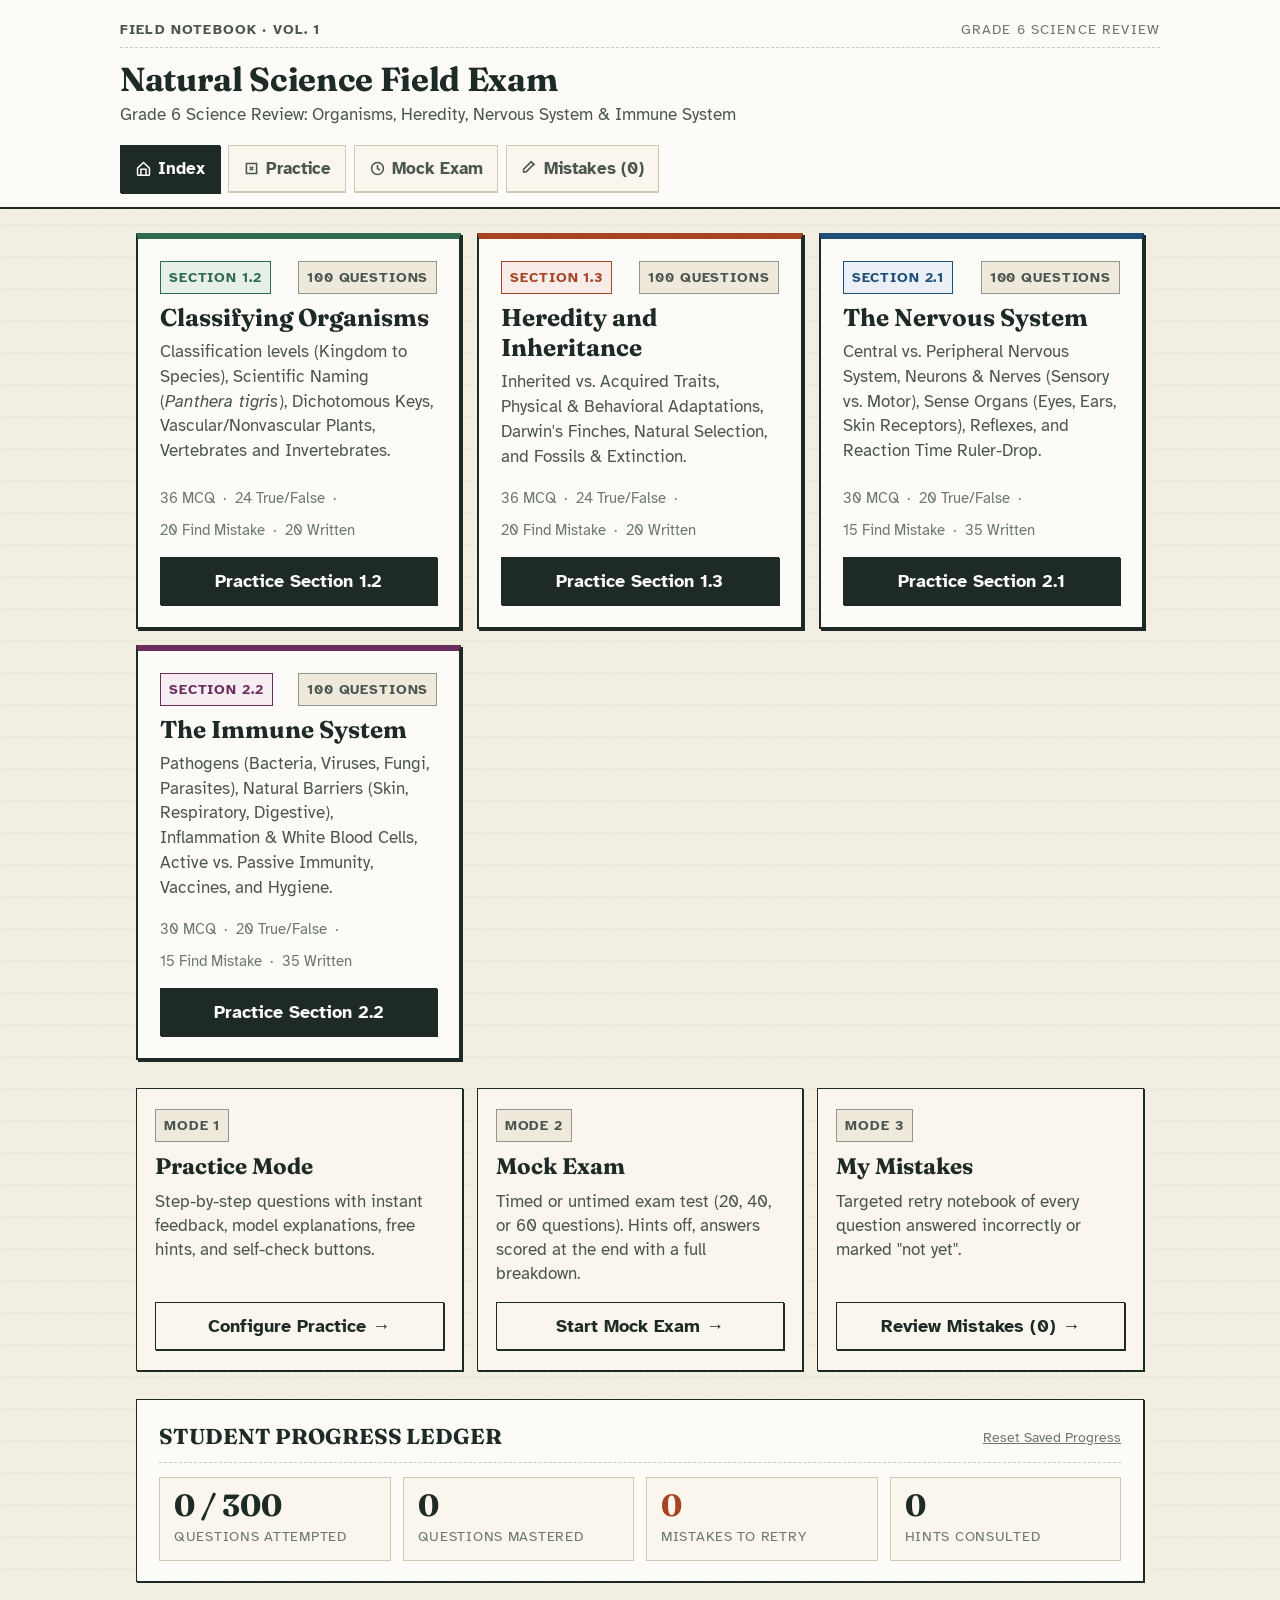
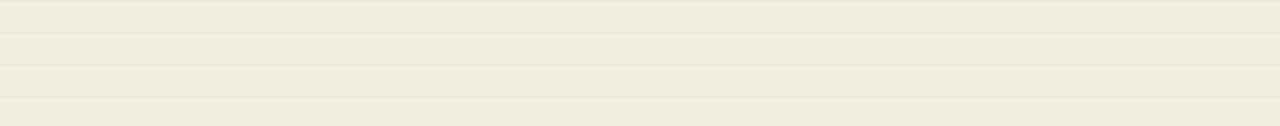
==== commit d507d1c6: "Add Section 2.2 (The Immune System) with randomized question arrangement" ====
--- a/index.html
+++ b/index.html
@@ -28,7 +28,7 @@
         <h1 class="notebook-title" id="site-logo" role="button" tabindex="0" title="Return to Notebook Index">
           Natural Science Field Exam
         </h1>
-        <p class="notebook-subtitle">Grade 6 Science Review: Organisms, Heredity &amp; The Nervous System</p>
+        <p class="notebook-subtitle">Grade 6 Science Review: Organisms, Heredity, Nervous System &amp; Immune System</p>
       </div>
       
       <!-- Top Navigation Tabs -->
--- a/styles.css
+++ b/styles.css
@@ -33,6 +33,10 @@
   --sec-21-accent: #1F4E79;       /* Deep Blueprint Cobalt */
   --sec-21-bg: #EAF0F6;
   --sec-21-border: #1F4E79;
+
+  --sec-22-accent: #6B2D5C;       /* Antique Plum / Wine */
+  --sec-22-bg: #F6EDF3;
+  --sec-22-border: #6B2D5C;
   
   /* Assessment Feedback (Color + Icon/Label required) */
   --feedback-correct-ink: #14492E;
@@ -325,6 +329,12 @@
   background: var(--sec-21-bg);
 }
 
+.specimen-tag.sec-22 {
+  border-color: var(--sec-22-accent);
+  color: var(--sec-22-accent);
+  background: var(--sec-22-bg);
+}
+
 .specimen-tag.level-hard {
   background: #F4E8D9;
   color: #8C4300;
@@ -1090,6 +1100,10 @@
   border-top: 6px solid var(--sec-21-accent);
 }
 
+.section-card-22 {
+  border-top: 6px solid var(--sec-22-accent);
+}
+
 .section-card-header {
   display: flex;
   align-items: center;
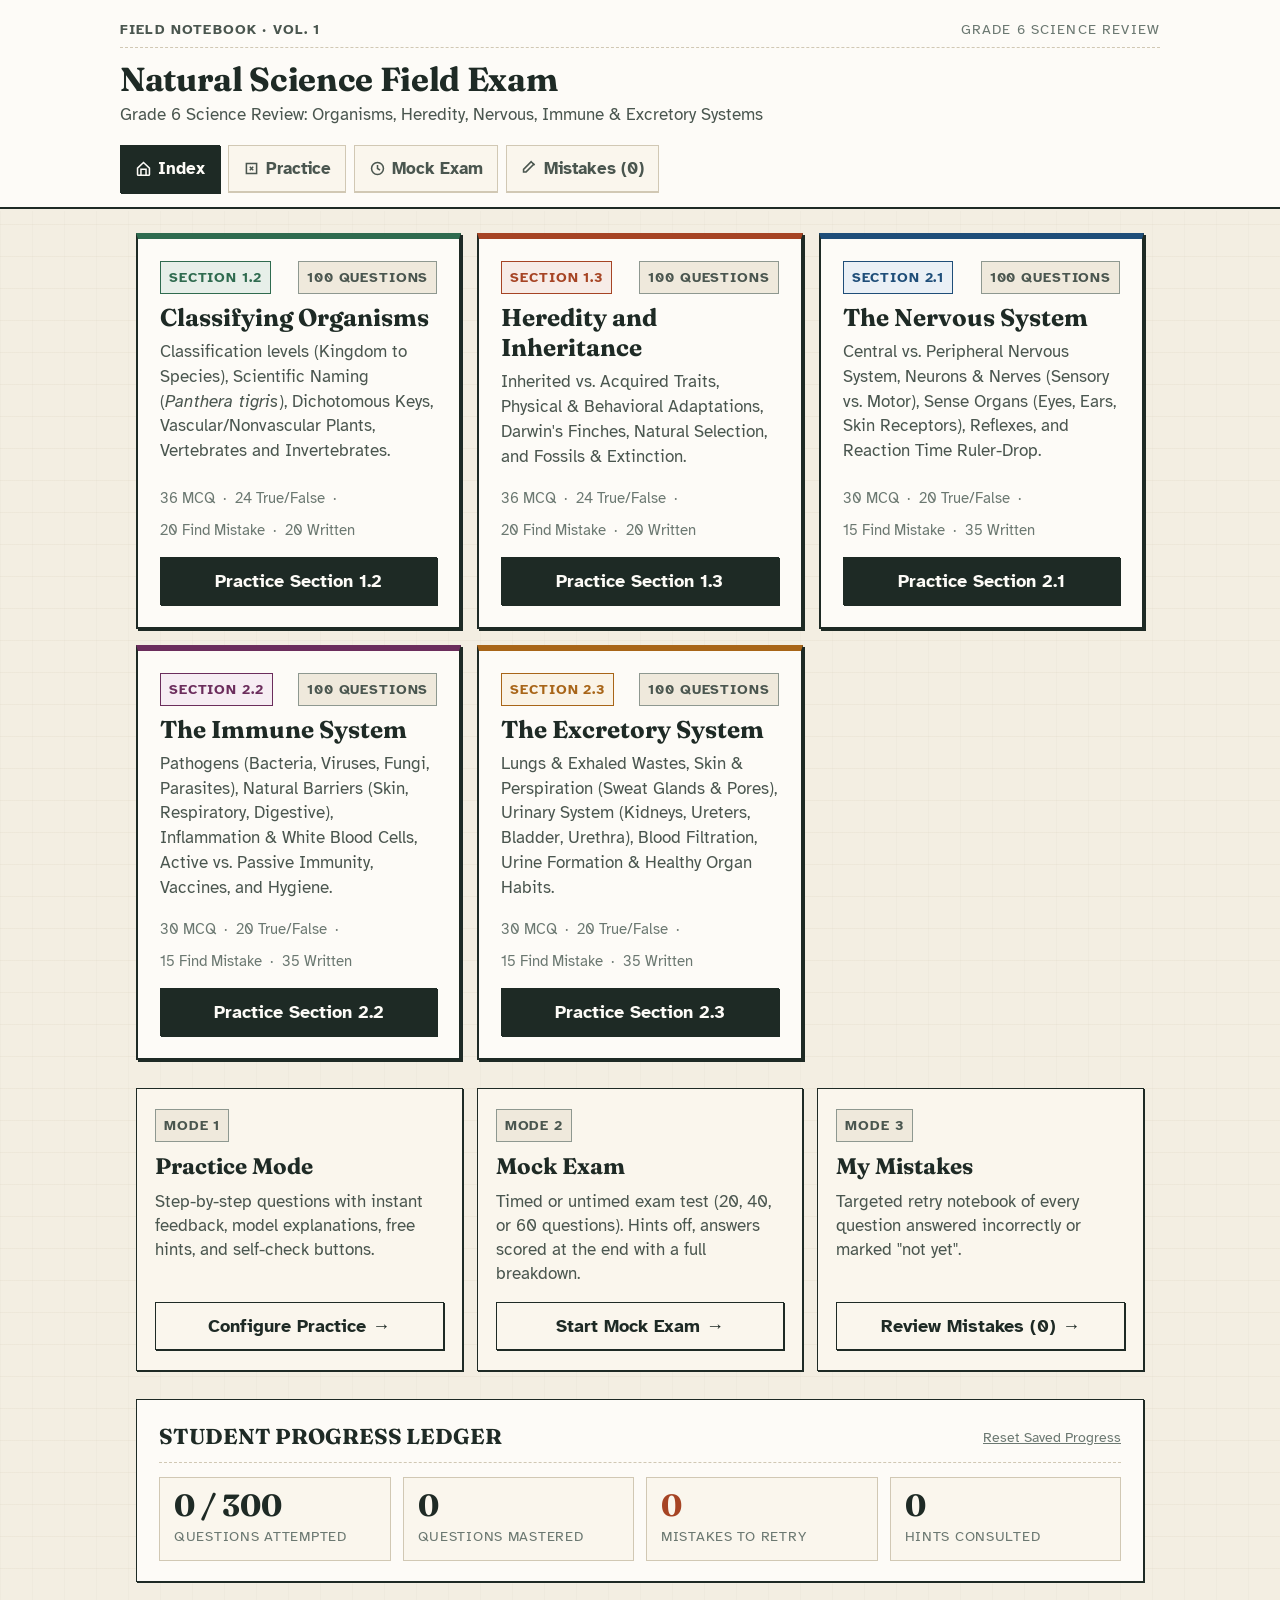
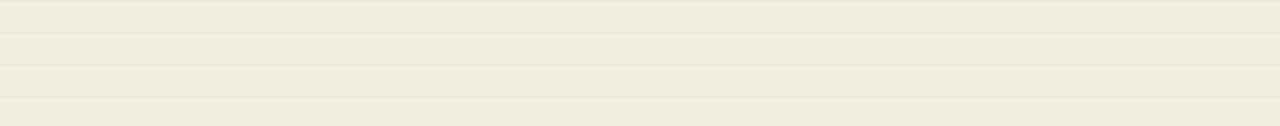
==== commit 7ebd376e: "Add Section 2.3 (The Excretory System) with randomized question arrangement" ====
--- a/index.html
+++ b/index.html
@@ -28,7 +28,7 @@
         <h1 class="notebook-title" id="site-logo" role="button" tabindex="0" title="Return to Notebook Index">
           Natural Science Field Exam
         </h1>
-        <p class="notebook-subtitle">Grade 6 Science Review: Organisms, Heredity, Nervous System &amp; Immune System</p>
+        <p class="notebook-subtitle">Grade 6 Science Review: Organisms, Heredity, Nervous, Immune &amp; Excretory Systems</p>
       </div>
       
       <!-- Top Navigation Tabs -->
--- a/styles.css
+++ b/styles.css
@@ -37,6 +37,10 @@
   --sec-22-accent: #6B2D5C;       /* Antique Plum / Wine */
   --sec-22-bg: #F6EDF3;
   --sec-22-border: #6B2D5C;
+
+  --sec-23-accent: #A86518;       /* Warm Amber Ochre */
+  --sec-23-bg: #FAF3E6;
+  --sec-23-border: #A86518;
   
   /* Assessment Feedback (Color + Icon/Label required) */
   --feedback-correct-ink: #14492E;
@@ -335,6 +339,12 @@
   background: var(--sec-22-bg);
 }
 
+.specimen-tag.sec-23 {
+  border-color: var(--sec-23-accent);
+  color: var(--sec-23-accent);
+  background: var(--sec-23-bg);
+}
+
 .specimen-tag.level-hard {
   background: #F4E8D9;
   color: #8C4300;
@@ -1104,6 +1114,10 @@
   border-top: 6px solid var(--sec-22-accent);
 }
 
+.section-card-23 {
+  border-top: 6px solid var(--sec-23-accent);
+}
+
 .section-card-header {
   display: flex;
   align-items: center;
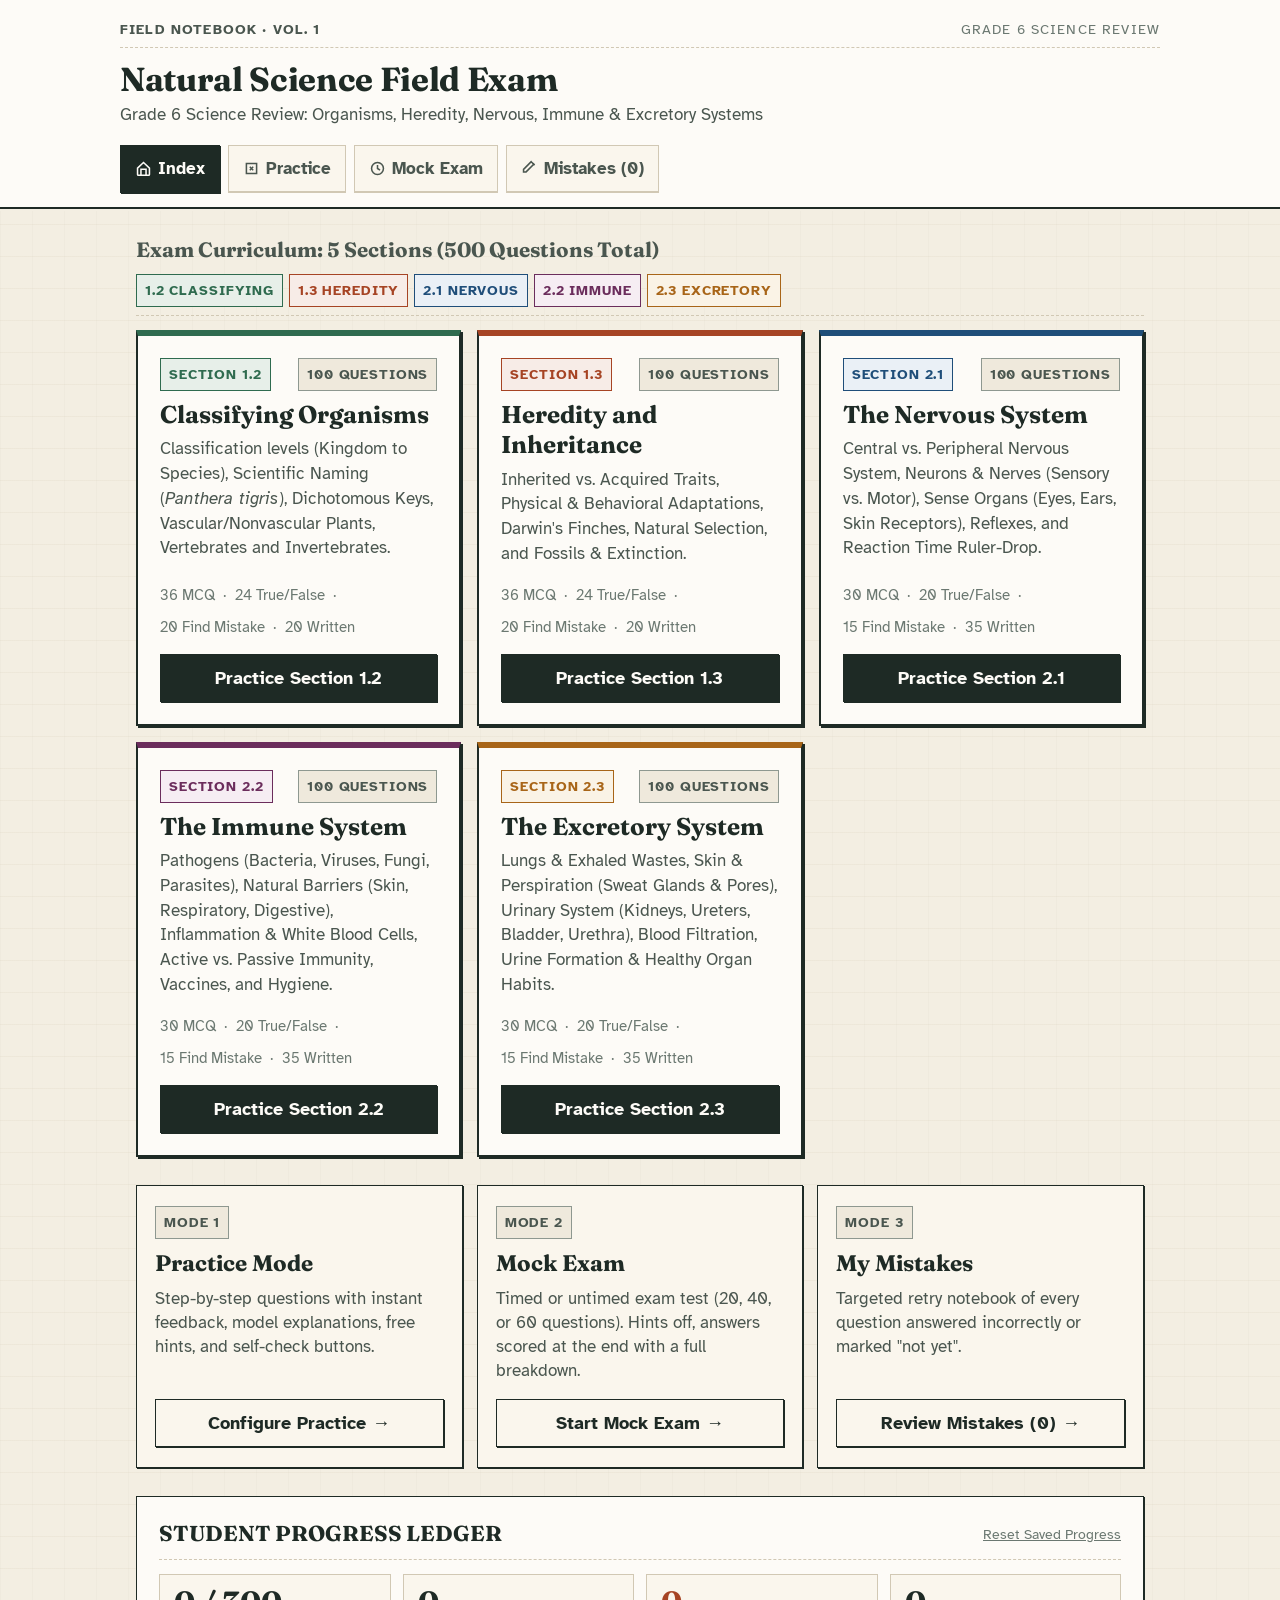
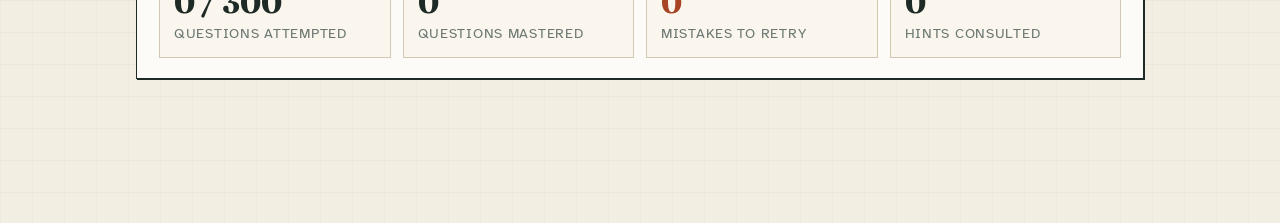
==== commit 88e3e9a8: "Add cache-busting headers/tags and top curriculum overview bar for all 5 sections" ====
--- a/index.html
+++ b/index.html
@@ -3,6 +3,9 @@
 <head>
   <meta charset="UTF-8">
   <meta name="viewport" content="width=device-width, initial-scale=1.0">
+  <meta http-equiv="Cache-Control" content="no-cache, no-store, must-revalidate">
+  <meta http-equiv="Pragma" content="no-cache">
+  <meta http-equiv="Expires" content="0">
   <title>Science Field Notebook · Grade 6 Exam Review</title>
   
   <!-- Typography: Fraunces (Headings, Numerals) & Atkinson Hyperlegible (Body) -->
@@ -10,7 +13,7 @@
   <link rel="preconnect" href="https://fonts.gstatic.com" crossorigin>
   <link href="https://fonts.googleapis.com/css2?family=Atkinson+Hyperlegible:ital,wght@0,400;0,700;1,400;1,700&family=Fraunces:ital,opsz,wght@0,9..144,400..700;1,9..144,400..700&display=swap" rel="stylesheet">
   
-  <link rel="stylesheet" href="styles.css">
+  <link rel="stylesheet" href="styles.css?v=2.3.5">
 </head>
 <body class="field-notebook-theme">
 
@@ -92,7 +95,7 @@
   </div>
 
   <!-- Load pre-parsed questions data directly for offline & file:// support -->
-  <script src="questions-data.js"></script>
-  <script src="app.js"></script>
+  <script src="questions-data.js?v=2.3.5"></script>
+  <script src="app.js?v=2.3.5"></script>
 </body>
 </html>
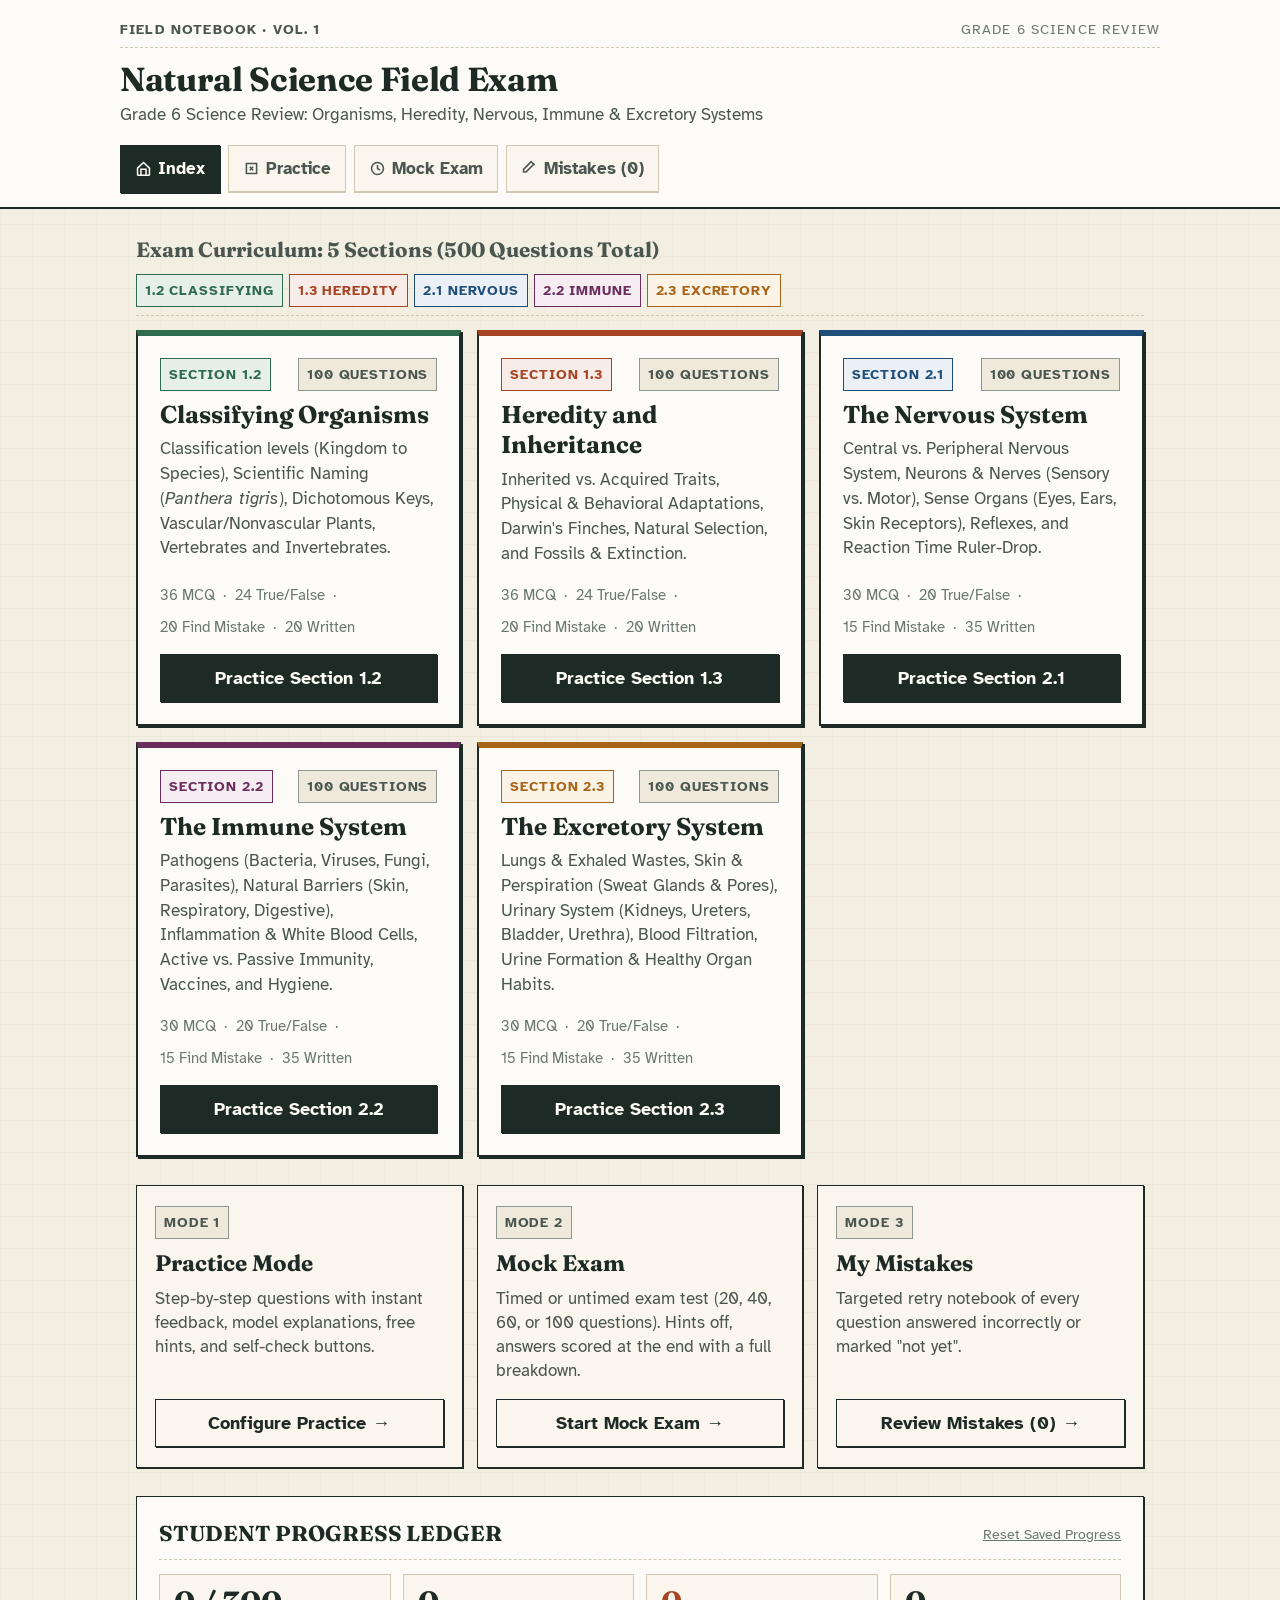
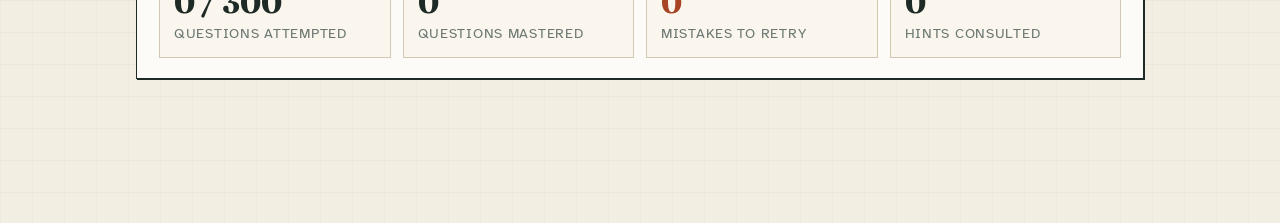
==== commit 0a7a503d: "Add 100-question mock exam option, balanced sampling, and 75-min timer" ====
--- a/index.html
+++ b/index.html
@@ -13,7 +13,7 @@
   <link rel="preconnect" href="https://fonts.gstatic.com" crossorigin>
   <link href="https://fonts.googleapis.com/css2?family=Atkinson+Hyperlegible:ital,wght@0,400;0,700;1,400;1,700&family=Fraunces:ital,opsz,wght@0,9..144,400..700;1,9..144,400..700&display=swap" rel="stylesheet">
   
-  <link rel="stylesheet" href="styles.css?v=2.3.5">
+  <link rel="stylesheet" href="styles.css?v=2.3.6">
 </head>
 <body class="field-notebook-theme">
 
@@ -95,7 +95,7 @@
   </div>
 
   <!-- Load pre-parsed questions data directly for offline & file:// support -->
-  <script src="questions-data.js?v=2.3.5"></script>
-  <script src="app.js?v=2.3.5"></script>
+  <script src="questions-data.js?v=2.3.6"></script>
+  <script src="app.js?v=2.3.6"></script>
 </body>
 </html>
--- a/styles.css
+++ b/styles.css
@@ -618,6 +618,17 @@
   opacity: 0.6;
 }
 
+.mcq-option-btn.state-selected {
+  background: var(--ink-primary);
+  border-color: var(--ink-primary);
+  color: var(--paper-sheet);
+}
+.mcq-option-btn.state-selected .mcq-key-pill {
+  background: var(--paper-sheet);
+  color: var(--ink-primary);
+  border-color: var(--paper-sheet);
+}
+
 /* True/False Buttons */
 .tf-buttons-row {
   display: grid;
@@ -659,6 +670,12 @@
   background: var(--feedback-wrong-bg);
   border-color: var(--feedback-wrong-border);
   color: var(--feedback-wrong-ink);
+}
+
+.tf-choice-btn.state-selected {
+  background: var(--ink-primary);
+  border-color: var(--ink-primary);
+  color: var(--paper-sheet);
 }
 
 /* Student Input for Find the Mistake & Written */
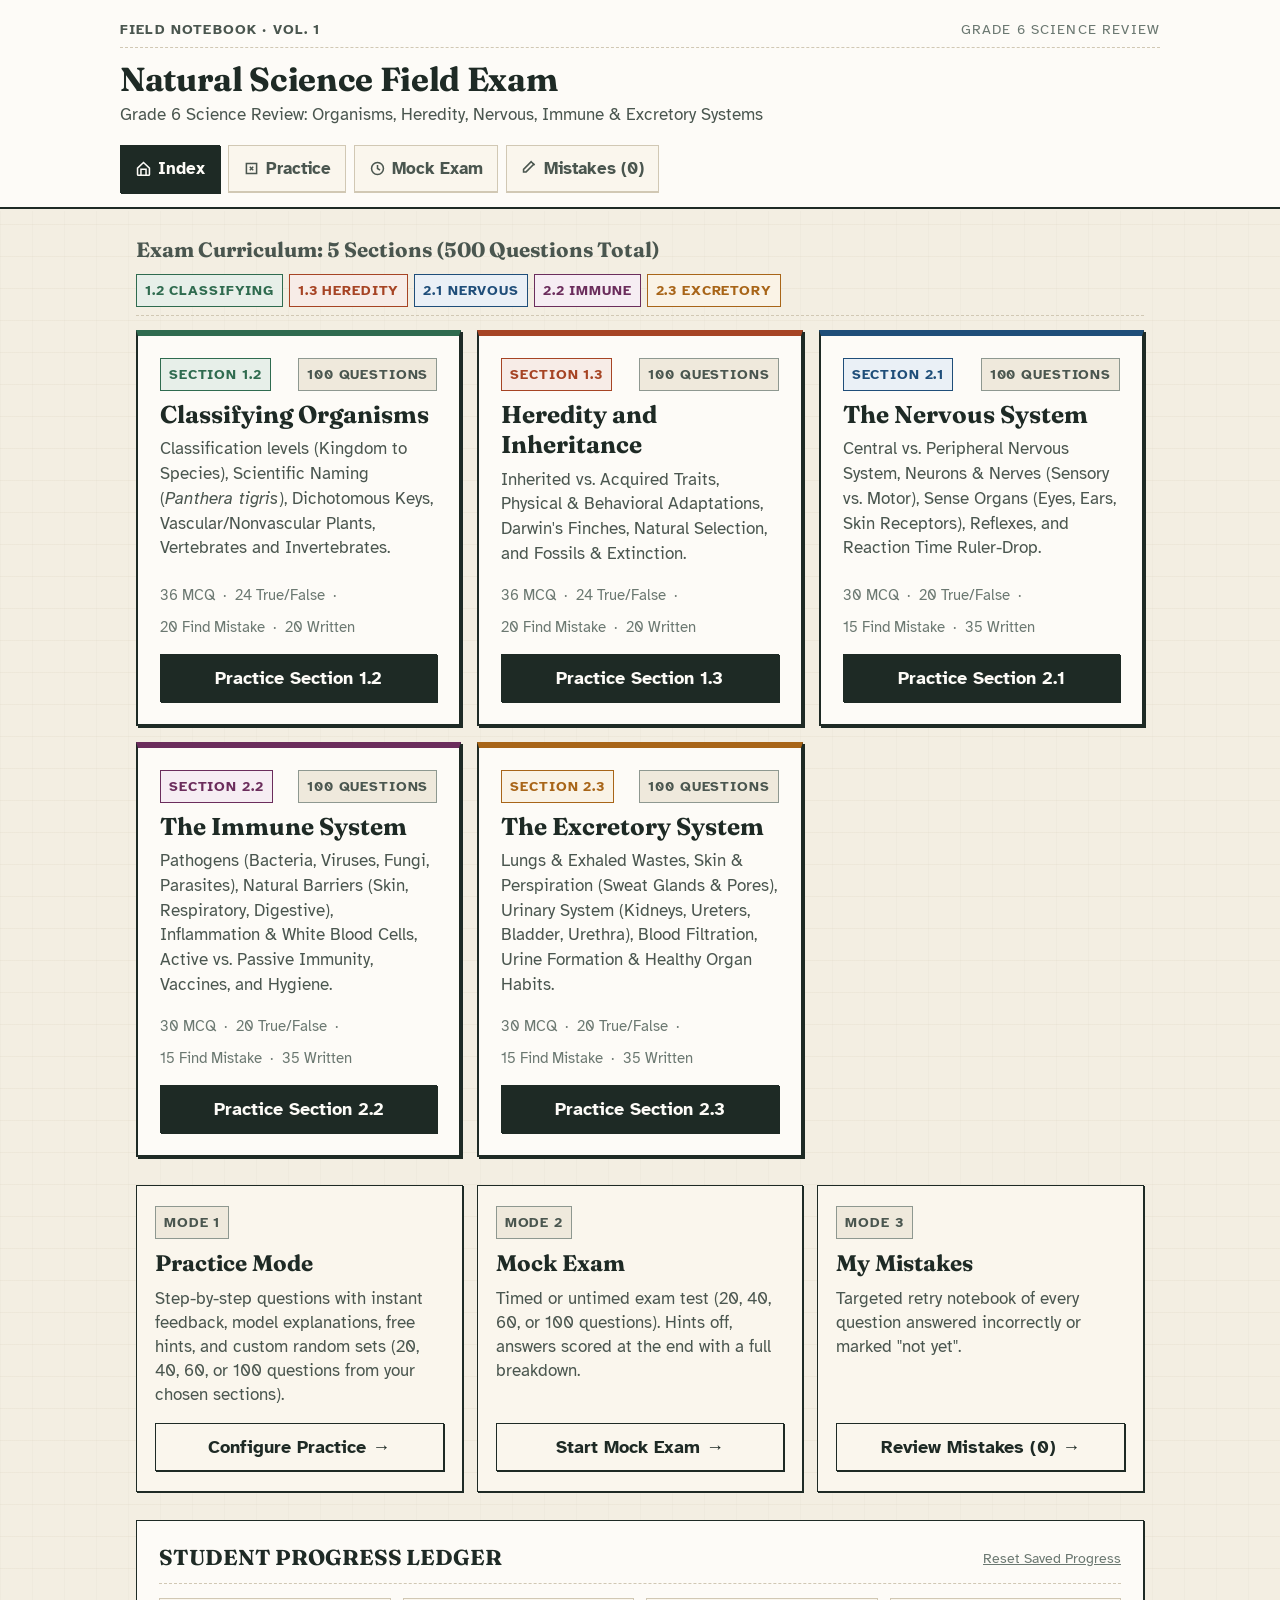
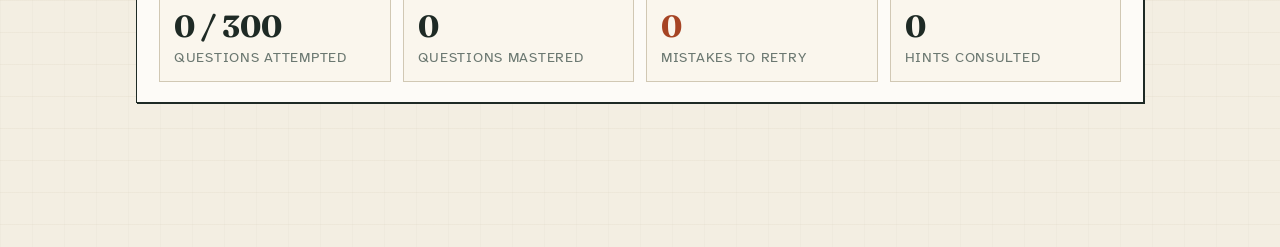
==== commit 39362d15: "Add multi-section selection and random practice sessions (20, 40, 60, 100 questions)" ====
--- a/index.html
+++ b/index.html
@@ -13,7 +13,7 @@
   <link rel="preconnect" href="https://fonts.gstatic.com" crossorigin>
   <link href="https://fonts.googleapis.com/css2?family=Atkinson+Hyperlegible:ital,wght@0,400;0,700;1,400;1,700&family=Fraunces:ital,opsz,wght@0,9..144,400..700;1,9..144,400..700&display=swap" rel="stylesheet">
   
-  <link rel="stylesheet" href="styles.css?v=2.3.6">
+  <link rel="stylesheet" href="styles.css?v=2.3.7">
 </head>
 <body class="field-notebook-theme">
 
@@ -95,7 +95,7 @@
   </div>
 
   <!-- Load pre-parsed questions data directly for offline & file:// support -->
-  <script src="questions-data.js?v=2.3.6"></script>
-  <script src="app.js?v=2.3.6"></script>
+  <script src="questions-data.js?v=2.3.7"></script>
+  <script src="app.js?v=2.3.7"></script>
 </body>
 </html>
--- a/styles.css
+++ b/styles.css
@@ -1343,6 +1343,29 @@
   box-shadow: var(--stamp-shadow-sm);
 }
 
+.pill-option .pill-check {
+  display: inline-block;
+  margin-right: 4px;
+  font-weight: 900;
+}
+
+.subtle-link-btn {
+  background: none;
+  border: none;
+  padding: 2px 6px;
+  font-family: var(--font-serif);
+  font-size: 0.88rem;
+  font-weight: 700;
+  text-decoration: underline;
+  cursor: pointer;
+  color: var(--ink-primary);
+  transition: opacity 0.15s ease;
+}
+
+.subtle-link-btn:hover {
+  opacity: 0.7;
+}
+
 /* --- Mock Exam Timer & Bar --- */
 .exam-masthead-bar {
   display: flex;
